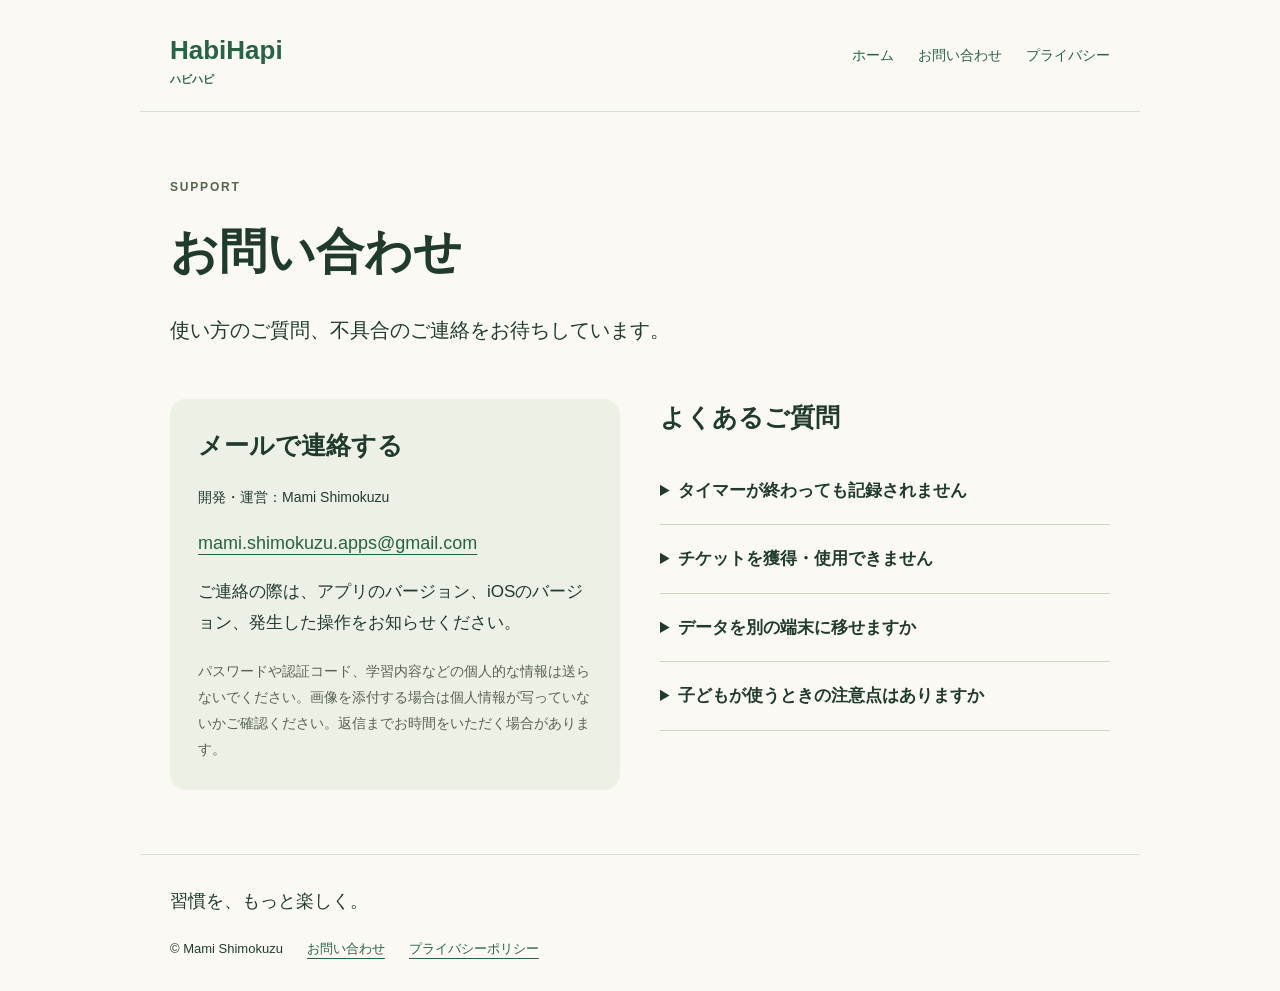
==== support.html @ aee86eb6 "Publish HabiHapi privacy and support pages (TASK-100018)" ====
<!doctype html>
<html lang="ja"><head><meta charset="utf-8"><meta name="viewport" content="width=device-width,initial-scale=1"><meta name="description" content="HabiHapiの使い方・不具合に関するお問い合わせ先と、よくあるご質問。"><meta name="color-scheme" content="light"><meta name="referrer" content="no-referrer"><meta http-equiv="Content-Security-Policy" content="default-src 'none'; style-src 'self'; base-uri 'none'; form-action 'none'; object-src 'none'"><title>お問い合わせ | HabiHapi</title><link rel="stylesheet" href="styles.css"></head><body><a class="skip" href="#main">本文へ移動</a><header><a class="brand" href="index.html">HabiHapi<span>ハビハピ</span></a><nav aria-label="メイン"><a href="index.html">ホーム</a><a href="support.html">お問い合わせ</a><a href="privacy.html">プライバシー</a></nav></header><main id="main"><section class="page-head"><p class="eyebrow">SUPPORT</p><h1>お問い合わせ</h1><p class="lead">使い方のご質問、不具合のご連絡をお待ちしています。</p></section><section class="support-grid"><div class="contact-box"><h2>メールで連絡する</h2><p class="owner">開発・運営：Mami Shimokuzu</p><a class="email" href="mailto:mami.shimokuzu.apps@gmail.com">mami.shimokuzu.apps@gmail.com</a><p>ご連絡の際は、アプリのバージョン、iOSのバージョン、発生した操作をお知らせください。</p><p class="caption">パスワードや認証コード、学習内容などの個人的な情報は送らないでください。画像を添付する場合は個人情報が写っていないかご確認ください。返信までお時間をいただく場合があります。</p></div><div><h2>よくあるご質問</h2><details><summary>タイマーが終わっても記録されません</summary><p>アプリを開いて「学習完了」を押すと記録されます。通知が届かない場合も、アプリ内から完了を確認できます。</p></details><details><summary>チケットを獲得・使用できません</summary><p>設定でスクリーンタイムを許可し、制限対象を1つ以上選択してください。未設定の間の学習分は、設定後に遡ってチケットになりません。未使用分は日付が変わると失効します。</p></details><details><summary>データを別の端末に移せますか</summary><p>アプリ独自の端末間同期・移行機能はありません。学習記録は端末内に保存され、アプリを削除すると失われます。</p></details><details><summary>子どもが使うときの注意点はありますか</summary><p>スクリーンタイムの設定やお問い合わせは、必要に応じて保護者の方と一緒に行ってください。制限の開始・再開時刻はiOSの動作状況に左右されます。</p></details></div></section></main><footer><p>習慣を、もっと楽しく。</p><div><span>© Mami Shimokuzu</span><a href="support.html">お問い合わせ</a><a href="privacy.html">プライバシーポリシー</a></div></footer></body></html>
---- styles.css ----
*{box-sizing:border-box}body{margin:0;background:#faf9f3;color:#203b2e;font:17px/1.85 -apple-system,BlinkMacSystemFont,"Hiragino Kaku Gothic ProN",sans-serif}a{color:#276344;text-underline-offset:5px}a:focus-visible,summary:focus-visible{outline:3px solid #926a20;outline-offset:5px}h1,h2,p{margin:0}h1,h2{line-height:1.5}h1{font-size:clamp(32px,5vw,48px)}h2{font-size:25px}p+p{margin-top:16px}.skip{position:absolute;left:16px;top:-100px;background:white;padding:12px;z-index:3}.skip:focus{top:10px}header,main,footer{max-width:1000px;margin:auto}header{display:flex;align-items:center;justify-content:space-between;gap:20px;padding:26px 30px;border-bottom:1px solid #d9dfd4}.brand{text-decoration:none;font-size:26px;font-weight:750;white-space:nowrap}.brand span{font-size:11px;display:block;line-height:1}nav{display:flex;gap:24px;flex-wrap:wrap;font-size:14px}nav a{text-decoration:none}main{padding:0 30px}.page-head{padding:64px 0 40px}.eyebrow{font-size:12px;letter-spacing:.15em;font-weight:700;color:#52664f;margin-bottom:18px}.lead{font-size:20px;margin-top:24px}.caption{color:#586452;font-size:14px;margin-top:20px}.contact-strip{background:#e8eddf;border-radius:16px;display:flex;justify-content:space-between;gap:24px;align-items:center;padding:32px;margin:20px 0 70px}.contact-strip p{font-size:14px;margin-top:8px}.button{display:inline-block;border:1px solid #245c3e;border-radius:30px;text-decoration:none;padding:12px 20px;font-size:15px;font-weight:650}.text-link{display:inline-block;margin-top:20px}footer{padding:30px;border-top:1px solid #d9dfd4;font-size:13px}footer>p{font-size:18px}footer>div{display:flex;gap:24px;flex-wrap:wrap;margin-top:18px}.support-grid{padding:10px 0 64px;display:grid;grid-template-columns:1fr 1fr;gap:40px}.contact-box{background:#edf0e4;border-radius:16px;padding:28px;height:fit-content}.support-grid h2{margin-bottom:20px}.owner{font-size:14px}.email{overflow-wrap:anywhere}.contact-box .email{display:block;margin:16px 0;font-size:18px}details{border-bottom:1px solid #cbd5c2;padding:18px 0}summary{cursor:pointer;font-weight:650}details p{margin-top:16px;font-size:16px}.policy{max-width:800px;margin-bottom:65px}.policy section{padding:26px 0}.policy h2{font-size:24px;margin-bottom:16px}@media(max-width:680px){body{font-size:16px}header{align-items:flex-start;padding:20px;flex-direction:column;gap:22px}nav{gap:20px;font-size:13px}main{padding:0 22px}.page-head{padding-top:40px}.lead{font-size:18px}.support-grid{grid-template-columns:1fr;gap:28px}.contact-box{padding:22px}.contact-strip{align-items:flex-start;flex-direction:column;padding:24px}footer{padding:26px 22px}footer>div{gap:15px}}
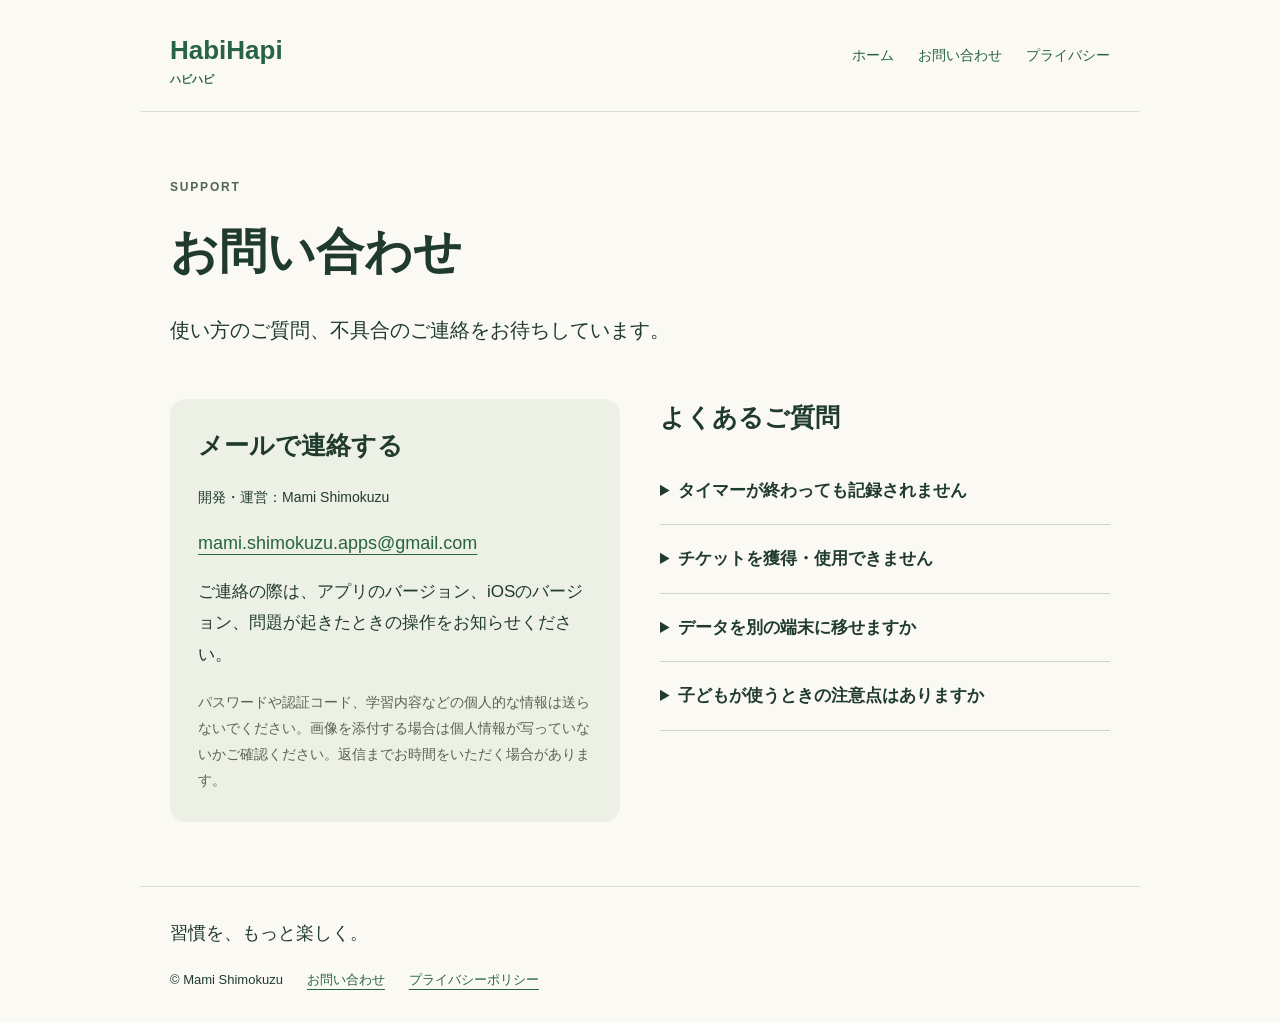
==== commit 2a3cb657: "Simplify public privacy and support wording (TASK-100018)" ====
--- a/support.html
+++ b/support.html
@@ -1,2 +1,2 @@
 <!doctype html>
-<html lang="ja"><head><meta charset="utf-8"><meta name="viewport" content="width=device-width,initial-scale=1"><meta name="description" content="HabiHapiの使い方・不具合に関するお問い合わせ先と、よくあるご質問。"><meta name="color-scheme" content="light"><meta name="referrer" content="no-referrer"><meta http-equiv="Content-Security-Policy" content="default-src 'none'; style-src 'self'; base-uri 'none'; form-action 'none'; object-src 'none'"><title>お問い合わせ | HabiHapi</title><link rel="stylesheet" href="styles.css"></head><body><a class="skip" href="#main">本文へ移動</a><header><a class="brand" href="index.html">HabiHapi<span>ハビハピ</span></a><nav aria-label="メイン"><a href="index.html">ホーム</a><a href="support.html">お問い合わせ</a><a href="privacy.html">プライバシー</a></nav></header><main id="main"><section class="page-head"><p class="eyebrow">SUPPORT</p><h1>お問い合わせ</h1><p class="lead">使い方のご質問、不具合のご連絡をお待ちしています。</p></section><section class="support-grid"><div class="contact-box"><h2>メールで連絡する</h2><p class="owner">開発・運営：Mami Shimokuzu</p><a class="email" href="mailto:mami.shimokuzu.apps@gmail.com">mami.shimokuzu.apps@gmail.com</a><p>ご連絡の際は、アプリのバージョン、iOSのバージョン、発生した操作をお知らせください。</p><p class="caption">パスワードや認証コード、学習内容などの個人的な情報は送らないでください。画像を添付する場合は個人情報が写っていないかご確認ください。返信までお時間をいただく場合があります。</p></div><div><h2>よくあるご質問</h2><details><summary>タイマーが終わっても記録されません</summary><p>アプリを開いて「学習完了」を押すと記録されます。通知が届かない場合も、アプリ内から完了を確認できます。</p></details><details><summary>チケットを獲得・使用できません</summary><p>設定でスクリーンタイムを許可し、制限対象を1つ以上選択してください。未設定の間の学習分は、設定後に遡ってチケットになりません。未使用分は日付が変わると失効します。</p></details><details><summary>データを別の端末に移せますか</summary><p>アプリ独自の端末間同期・移行機能はありません。学習記録は端末内に保存され、アプリを削除すると失われます。</p></details><details><summary>子どもが使うときの注意点はありますか</summary><p>スクリーンタイムの設定やお問い合わせは、必要に応じて保護者の方と一緒に行ってください。制限の開始・再開時刻はiOSの動作状況に左右されます。</p></details></div></section></main><footer><p>習慣を、もっと楽しく。</p><div><span>© Mami Shimokuzu</span><a href="support.html">お問い合わせ</a><a href="privacy.html">プライバシーポリシー</a></div></footer></body></html>
+<html lang="ja"><head><meta charset="utf-8"><meta name="viewport" content="width=device-width,initial-scale=1"><meta name="description" content="HabiHapiの使い方・不具合に関するお問い合わせ先と、よくあるご質問。"><meta name="color-scheme" content="light"><meta name="referrer" content="no-referrer"><meta http-equiv="Content-Security-Policy" content="default-src 'none'; style-src 'self'; base-uri 'none'; form-action 'none'; object-src 'none'"><title>お問い合わせ | HabiHapi</title><link rel="stylesheet" href="styles.css"></head><body><a class="skip" href="#main">本文へ移動</a><header><a class="brand" href="index.html">HabiHapi<span>ハビハピ</span></a><nav aria-label="メイン"><a href="index.html">ホーム</a><a href="support.html">お問い合わせ</a><a href="privacy.html">プライバシー</a></nav></header><main id="main"><section class="page-head"><p class="eyebrow">SUPPORT</p><h1>お問い合わせ</h1><p class="lead">使い方のご質問、不具合のご連絡をお待ちしています。</p></section><section class="support-grid"><div class="contact-box"><h2>メールで連絡する</h2><p class="owner">開発・運営：Mami Shimokuzu</p><a class="email" href="mailto:mami.shimokuzu.apps@gmail.com">mami.shimokuzu.apps@gmail.com</a><p>ご連絡の際は、アプリのバージョン、iOSのバージョン、問題が起きたときの操作をお知らせください。</p><p class="caption">パスワードや認証コード、学習内容などの個人的な情報は送らないでください。画像を添付する場合は個人情報が写っていないかご確認ください。返信までお時間をいただく場合があります。</p></div><div><h2>よくあるご質問</h2><details><summary>タイマーが終わっても記録されません</summary><p>アプリを開いて「学習完了」を押すと記録されます。通知が届かない場合も、アプリ内から完了を確認できます。</p></details><details><summary>チケットを獲得・使用できません</summary><p>設定でスクリーンタイムを許可し、制限対象を1つ以上選択してください。スクリーンタイムを設定する前の学習分は、設定後もチケットの獲得対象になりません。使わなかったチケットは、獲得した日の翌日になると失効します。</p></details><details><summary>データを別の端末に移せますか</summary><p>アプリ独自の端末間同期・移行機能はありません。学習記録は端末内に保存され、アプリを削除すると失われます。</p></details><details><summary>子どもが使うときの注意点はありますか</summary><p>スクリーンタイムの設定やお問い合わせは、必要に応じて保護者の方と一緒に行ってください。制限の開始・再開時刻はiOSの動作状況に左右されます。</p></details></div></section></main><footer><p>習慣を、もっと楽しく。</p><div><span>© Mami Shimokuzu</span><a href="support.html">お問い合わせ</a><a href="privacy.html">プライバシーポリシー</a></div></footer></body></html>
